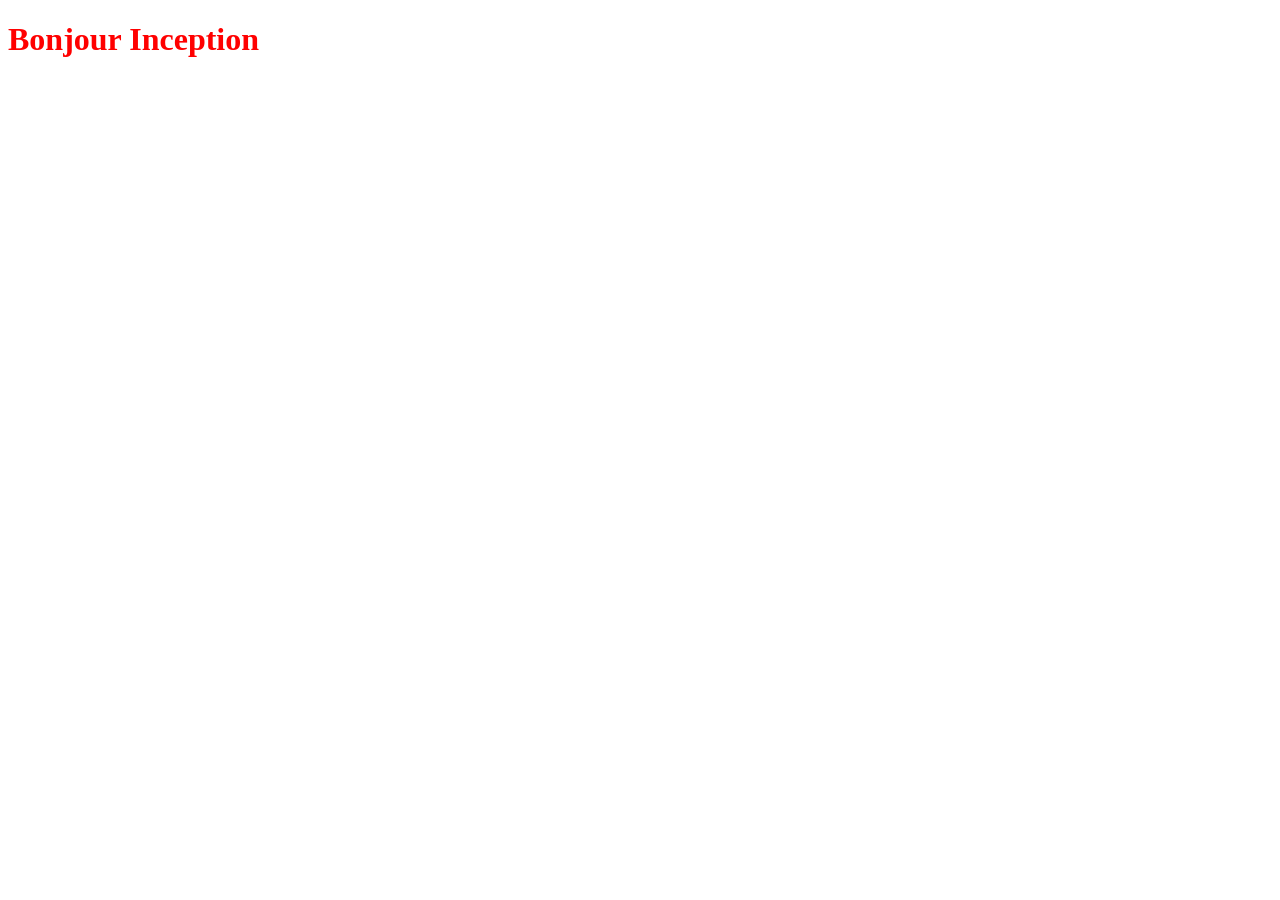
==== srcs/requirements/static/site/index.html @ 3e1fcca6 "feat(site) add static website and proxy to my nginx" ====
<!DOCTYPE html>
<html lang="fr">
	<head>
		<meta charset="UTF-8">
		<title>Ma premiere page web</title>
		<link rel="stylesheet" href="style.css">
	</head>
	<body>
		<h1>Bonjour Inception</h1>
	</body>
</html>
---- srcs/requirements/static/site/style.css ----
h1 {
	color: red;
}
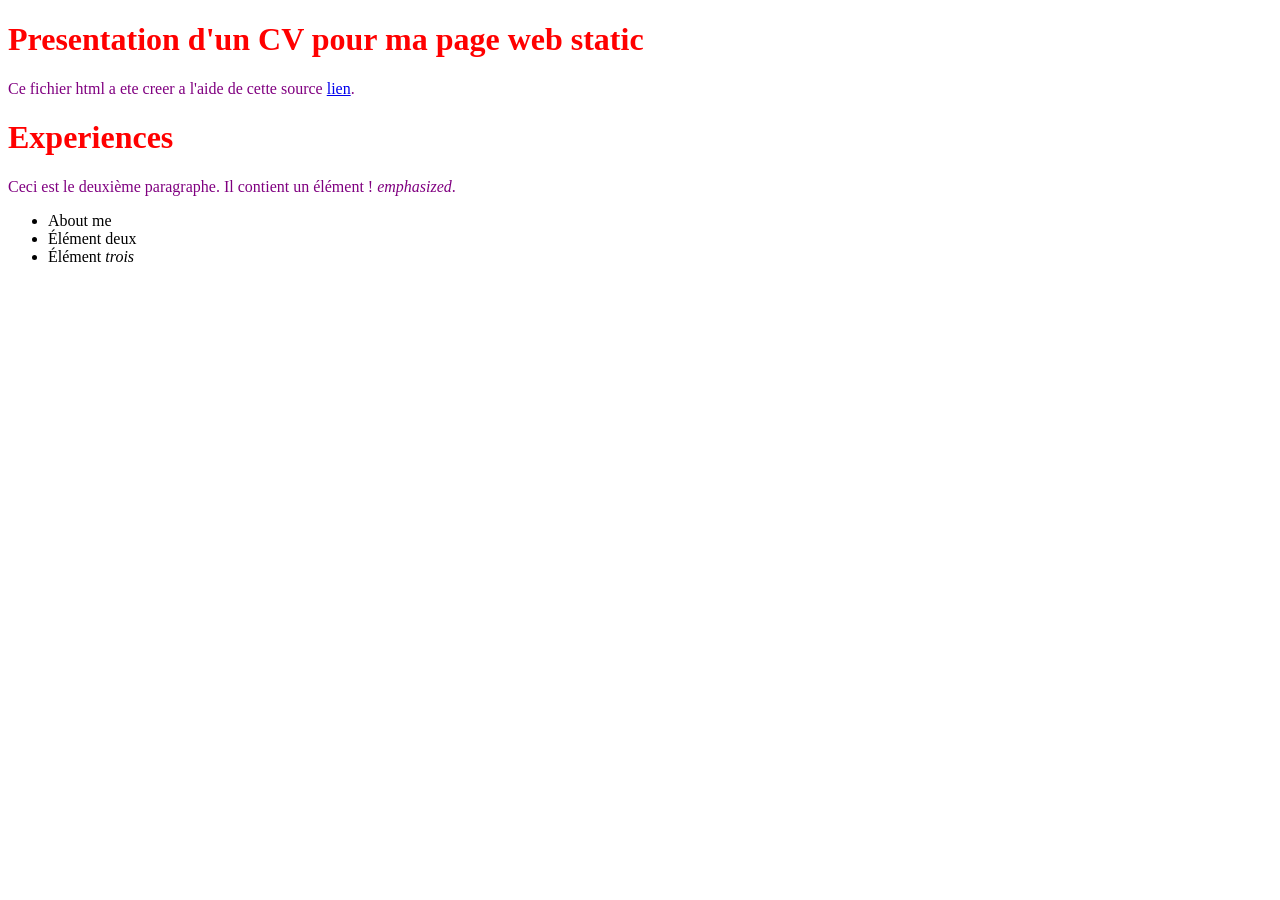
==== commit 0206d5f2: "feat(adminer) finish the config of adminer" ====
--- a/srcs/requirements/static/site/index.html
+++ b/srcs/requirements/static/site/index.html
@@ -1,11 +1,35 @@
 <!DOCTYPE html>
 <html lang="fr">
-	<head>
-		<meta charset="UTF-8">
-		<title>Ma premiere page web</title>
-		<link rel="stylesheet" href="style.css">
-	</head>
-	<body>
-		<h1>Bonjour Inception</h1>
-	</body>
+
+<head>
+	<meta charset="UTF-8">
+	<title>CV Lucas Debarnot</title>
+	<link rel="stylesheet" href="style.css">
+	<style>
+		p {
+			color: purple;
+		}
+	</style>
+</head>
+
+<body>
+	<h1>Presentation d'un CV pour ma page web static</h1>
+</body>
+<p>
+	Ce fichier html a ete creer a l'aide de cette source
+	<a href="https://developer.mozilla.org/fr/docs/Learn_web_development/Core/Styling_basics/Getting_started">lien</a>.
+</p>
+<h1> Experiences</h1>
+<p>
+	Ceci est le deuxième paragraphe. Il contient un élément !
+	<em>emphasized</em>.
+</p>
+<nav>
+	<ul>
+		<li>About me <a href="about.html"></a></li>
+		<li>Élément deux</li>
+		<li>Élément <em>trois</em></li>
+	</ul>
+</nav>
+
 </html>
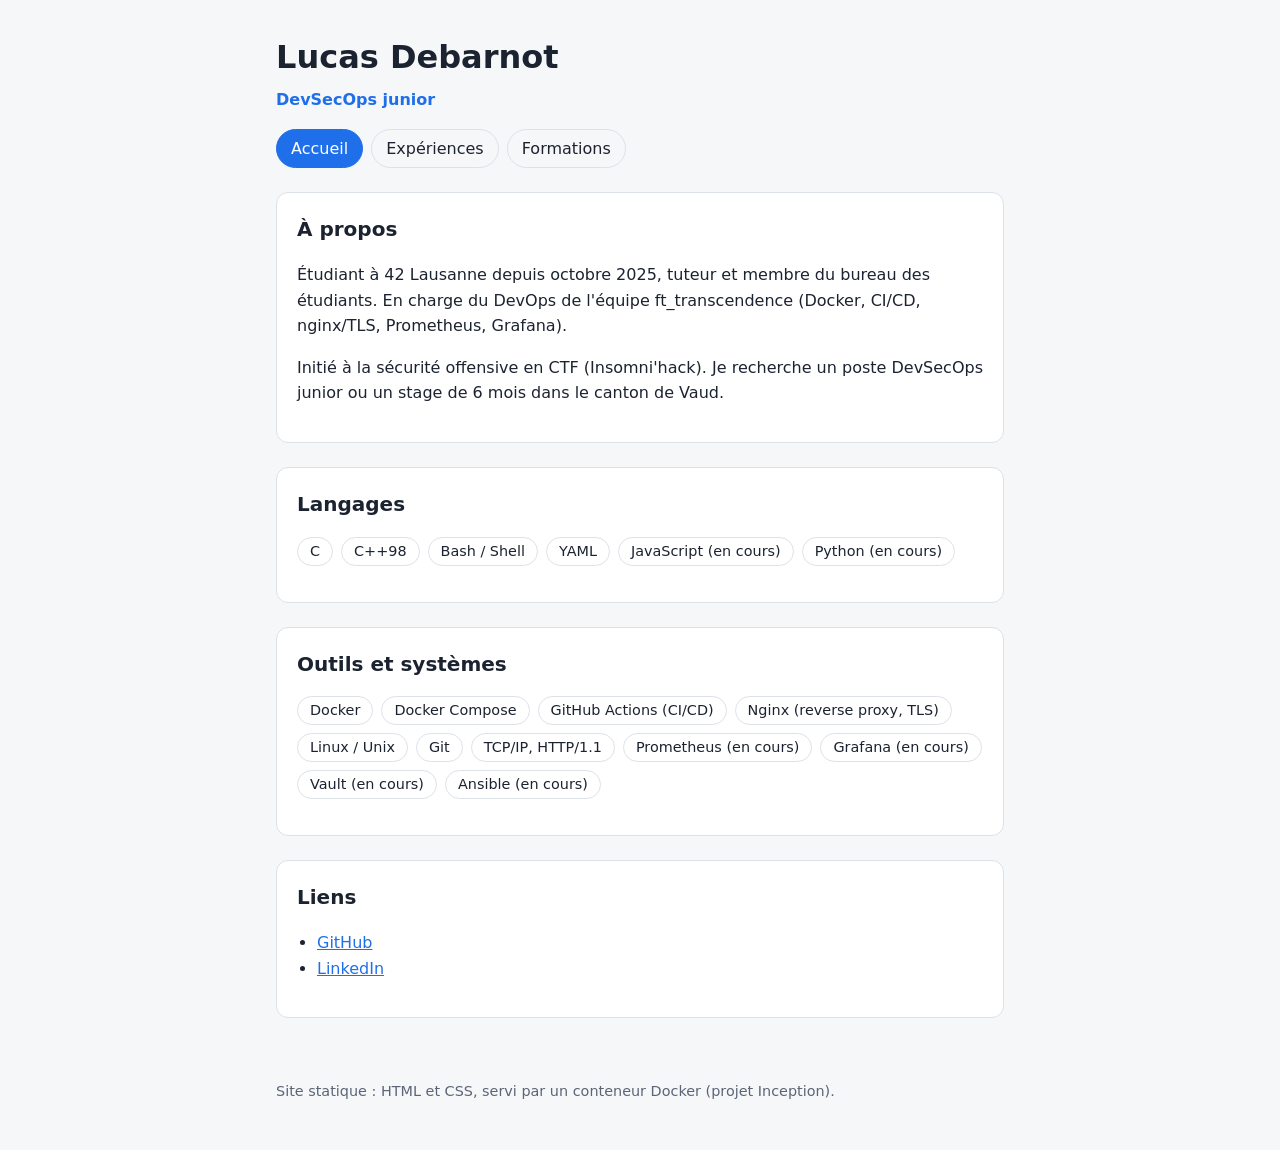
==== commit bea63141: "feat(site) add the static website for the resume" ====
--- a/srcs/requirements/static/site/index.html
+++ b/srcs/requirements/static/site/index.html
@@ -1,35 +1,78 @@
 <!DOCTYPE html>
 <html lang="fr">
+	<head>
+		<meta charset="UTF-8">
+		<meta name="viewport" content="width=device-width, initial-scale=1">
+		<title>Lucas Debarnot - DevSecOps</title>
+		<link rel="stylesheet" href="style.css">
+	</head>
+	<body>
+		<header>
+			<h1>Lucas Debarnot</h1>
+			<p class="role">DevSecOps junior</p>
+			<nav>
+				<ul>
+					<li><a class="current" href="index.html">Accueil</a></li>
+					<li><a href="experience.html">Expériences</a></li>
+					<li><a href="education.html">Formations</a></li>
+				</ul>
+			</nav>
+		</header>
 
-<head>
-	<meta charset="UTF-8">
-	<title>CV Lucas Debarnot</title>
-	<link rel="stylesheet" href="style.css">
-	<style>
-		p {
-			color: purple;
-		}
-	</style>
-</head>
+		<main>
+			<section>
+				<h2>À propos</h2>
+				<p>
+					Étudiant à 42 Lausanne depuis octobre 2025, tuteur et membre du bureau
+					des étudiants. En charge du DevOps de l'équipe ft_transcendence
+					(Docker, CI/CD, nginx/TLS, Prometheus, Grafana).
+				</p>
+				<p>
+					Initié à la sécurité offensive en CTF (Insomni'hack). Je recherche un
+					poste DevSecOps junior ou un stage de 6 mois dans le canton de Vaud.
+				</p>
+			</section>
 
-<body>
-	<h1>Presentation d'un CV pour ma page web static</h1>
-</body>
-<p>
-	Ce fichier html a ete creer a l'aide de cette source
-	<a href="https://developer.mozilla.org/fr/docs/Learn_web_development/Core/Styling_basics/Getting_started">lien</a>.
-</p>
-<h1> Experiences</h1>
-<p>
-	Ceci est le deuxième paragraphe. Il contient un élément !
-	<em>emphasized</em>.
-</p>
-<nav>
-	<ul>
-		<li>About me <a href="about.html"></a></li>
-		<li>Élément deux</li>
-		<li>Élément <em>trois</em></li>
-	</ul>
-</nav>
+			<section>
+				<h2>Langages</h2>
+				<ul class="tags">
+					<li>C</li>
+					<li>C++98</li>
+					<li>Bash / Shell</li>
+					<li>YAML</li>
+					<li>JavaScript (en cours)</li>
+					<li>Python (en cours)</li>
+				</ul>
+			</section>
 
+			<section>
+				<h2>Outils et systèmes</h2>
+				<ul class="tags">
+					<li>Docker</li>
+					<li>Docker Compose</li>
+					<li>GitHub Actions (CI/CD)</li>
+					<li>Nginx (reverse proxy, TLS)</li>
+					<li>Linux / Unix</li>
+					<li>Git</li>
+					<li>TCP/IP, HTTP/1.1</li>
+					<li>Prometheus (en cours)</li>
+					<li>Grafana (en cours)</li>
+					<li>Vault (en cours)</li>
+					<li>Ansible (en cours)</li>
+				</ul>
+			</section>
+
+			<section>
+				<h2>Liens</h2>
+				<ul>
+					<li><a href="https://github.com/lutchdebarn">GitHub</a></li>
+					<li><a href="https://linkedin.com/in/lucas-debarnot">LinkedIn</a></li>
+				</ul>
+			</section>
+		</main>
+
+		<footer>
+			<p>Site statique : HTML et CSS, servi par un conteneur Docker (projet Inception).</p>
+		</footer>
+	</body>
 </html>
--- a/srcs/requirements/static/site/style.css
+++ b/srcs/requirements/static/site/style.css
@@ -1,3 +1,138 @@
-h1 {
-	color: red;
+/* Colors are defined once here, then reused below. */
+:root {
+	--bg: #f6f7f9;
+	--card: #ffffff;
+	--text: #1c2330;
+	--muted: #5b6577;
+	--accent: #1f6feb;
+	--border: #dde1e8;
 }
+
+@media (prefers-color-scheme: dark) {
+	:root {
+		--bg: #12151c;
+		--card: #1b202a;
+		--text: #e6e9ef;
+		--muted: #9aa4b5;
+		--accent: #6ea8fe;
+		--border: #2c3342;
+	}
+}
+
+* {
+	box-sizing: border-box;
+}
+
+body {
+	margin: 0;
+	font-family: system-ui, sans-serif;
+	line-height: 1.6;
+	background-color: var(--bg);
+	color: var(--text);
+}
+
+header,
+main,
+footer {
+	max-width: 760px;
+	margin: 0 auto;
+	padding: 0 16px;
+}
+
+header {
+	padding-top: 32px;
+}
+
+header h1 {
+	margin: 0;
+	font-size: 2rem;
+}
+
+.role {
+	margin: 4px 0 16px;
+	color: var(--accent);
+	font-weight: 600;
+}
+
+nav ul {
+	display: flex;
+	flex-wrap: wrap;
+	gap: 8px;
+	margin: 0;
+	padding: 0;
+	list-style: none;
+}
+
+nav a {
+	display: inline-block;
+	padding: 6px 14px;
+	border: 1px solid var(--border);
+	border-radius: 999px;
+	color: var(--text);
+	text-decoration: none;
+}
+
+nav a:hover,
+nav a.current {
+	background-color: var(--accent);
+	border-color: var(--accent);
+	color: #ffffff;
+}
+
+main {
+	padding-top: 24px;
+	padding-bottom: 24px;
+}
+
+section {
+	margin-bottom: 24px;
+	padding: 20px;
+	background-color: var(--card);
+	border: 1px solid var(--border);
+	border-radius: 12px;
+}
+
+h2 {
+	margin-top: 0;
+	font-size: 1.25rem;
+}
+
+h3 {
+	margin-bottom: 4px;
+	font-size: 1.05rem;
+}
+
+.meta {
+	margin: 0 0 8px;
+	color: var(--muted);
+	font-size: 0.9rem;
+}
+
+ul {
+	padding-left: 20px;
+}
+
+.tags {
+	display: flex;
+	flex-wrap: wrap;
+	gap: 8px;
+	padding: 0;
+	list-style: none;
+}
+
+.tags li {
+	padding: 2px 12px;
+	border: 1px solid var(--border);
+	border-radius: 999px;
+	font-size: 0.9rem;
+}
+
+a {
+	color: var(--accent);
+}
+
+footer {
+	padding-bottom: 32px;
+	color: var(--muted);
+	font-size: 0.9rem;
+}
